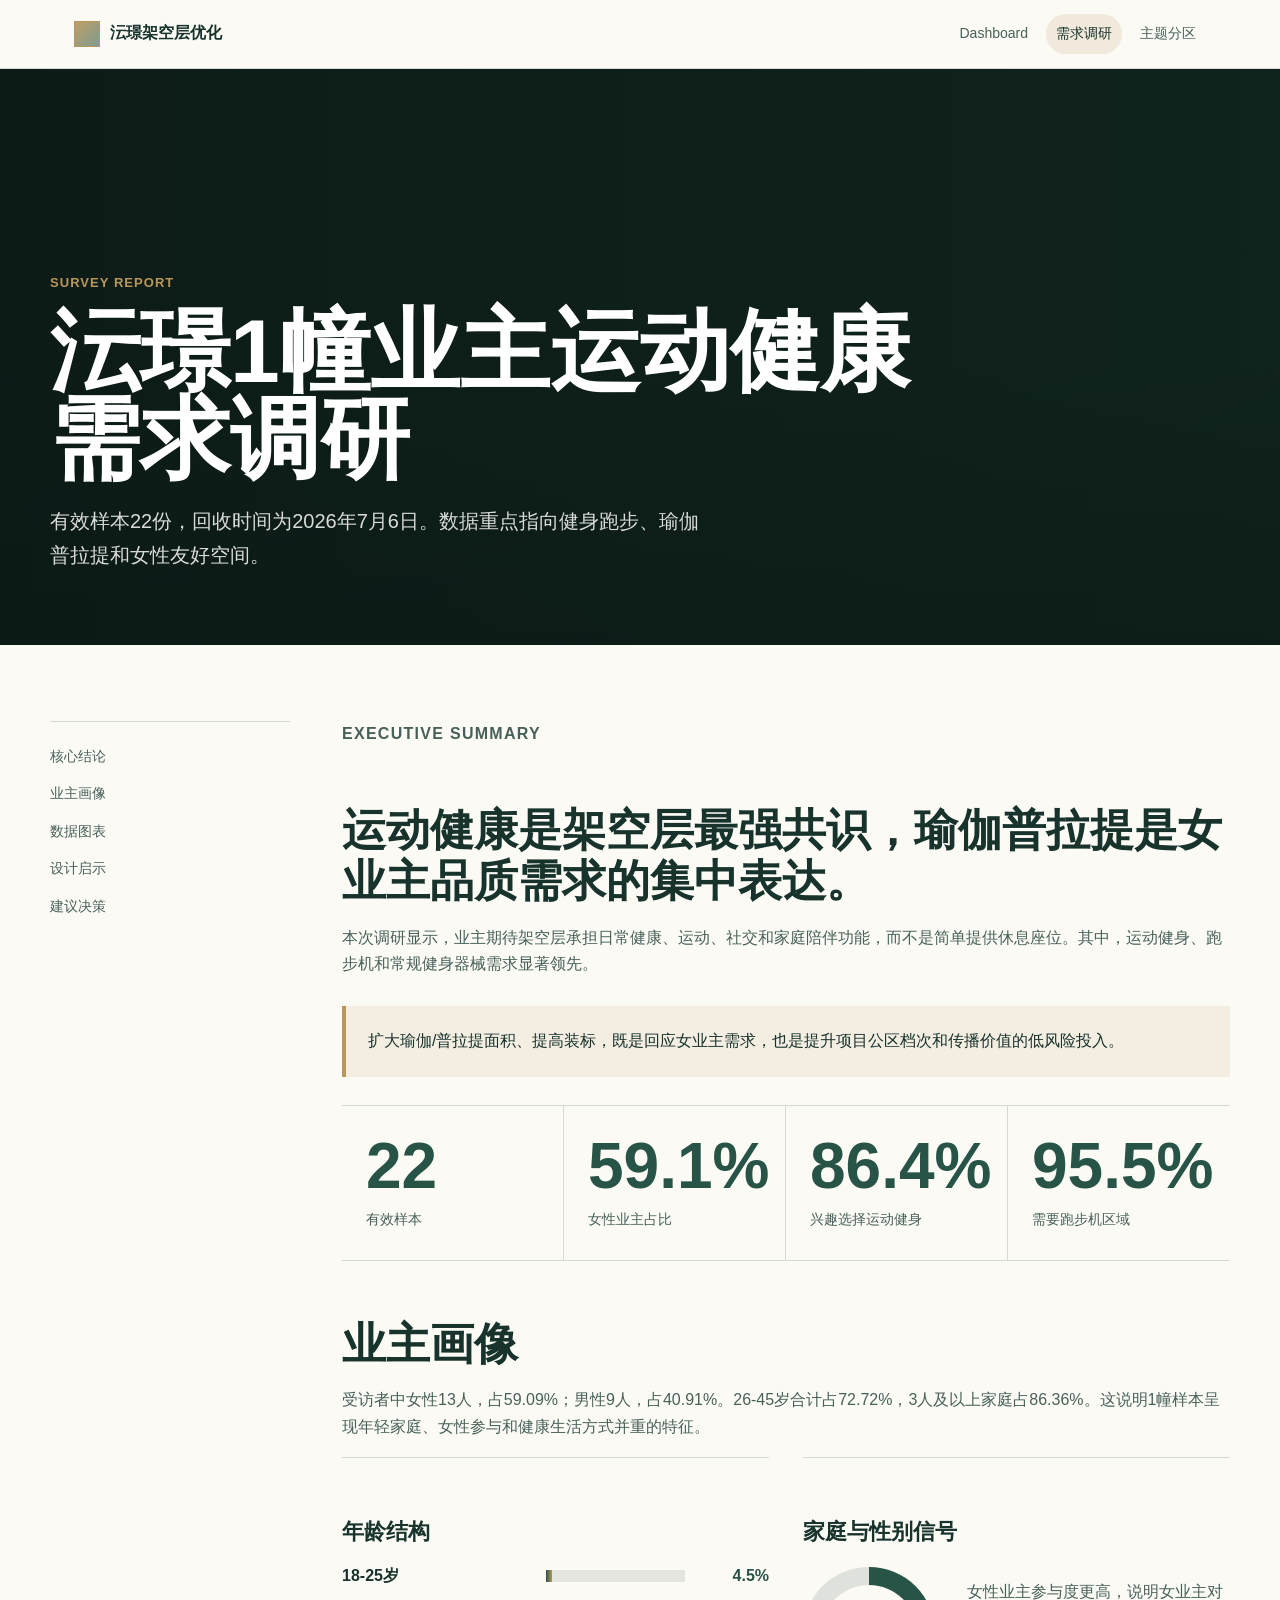
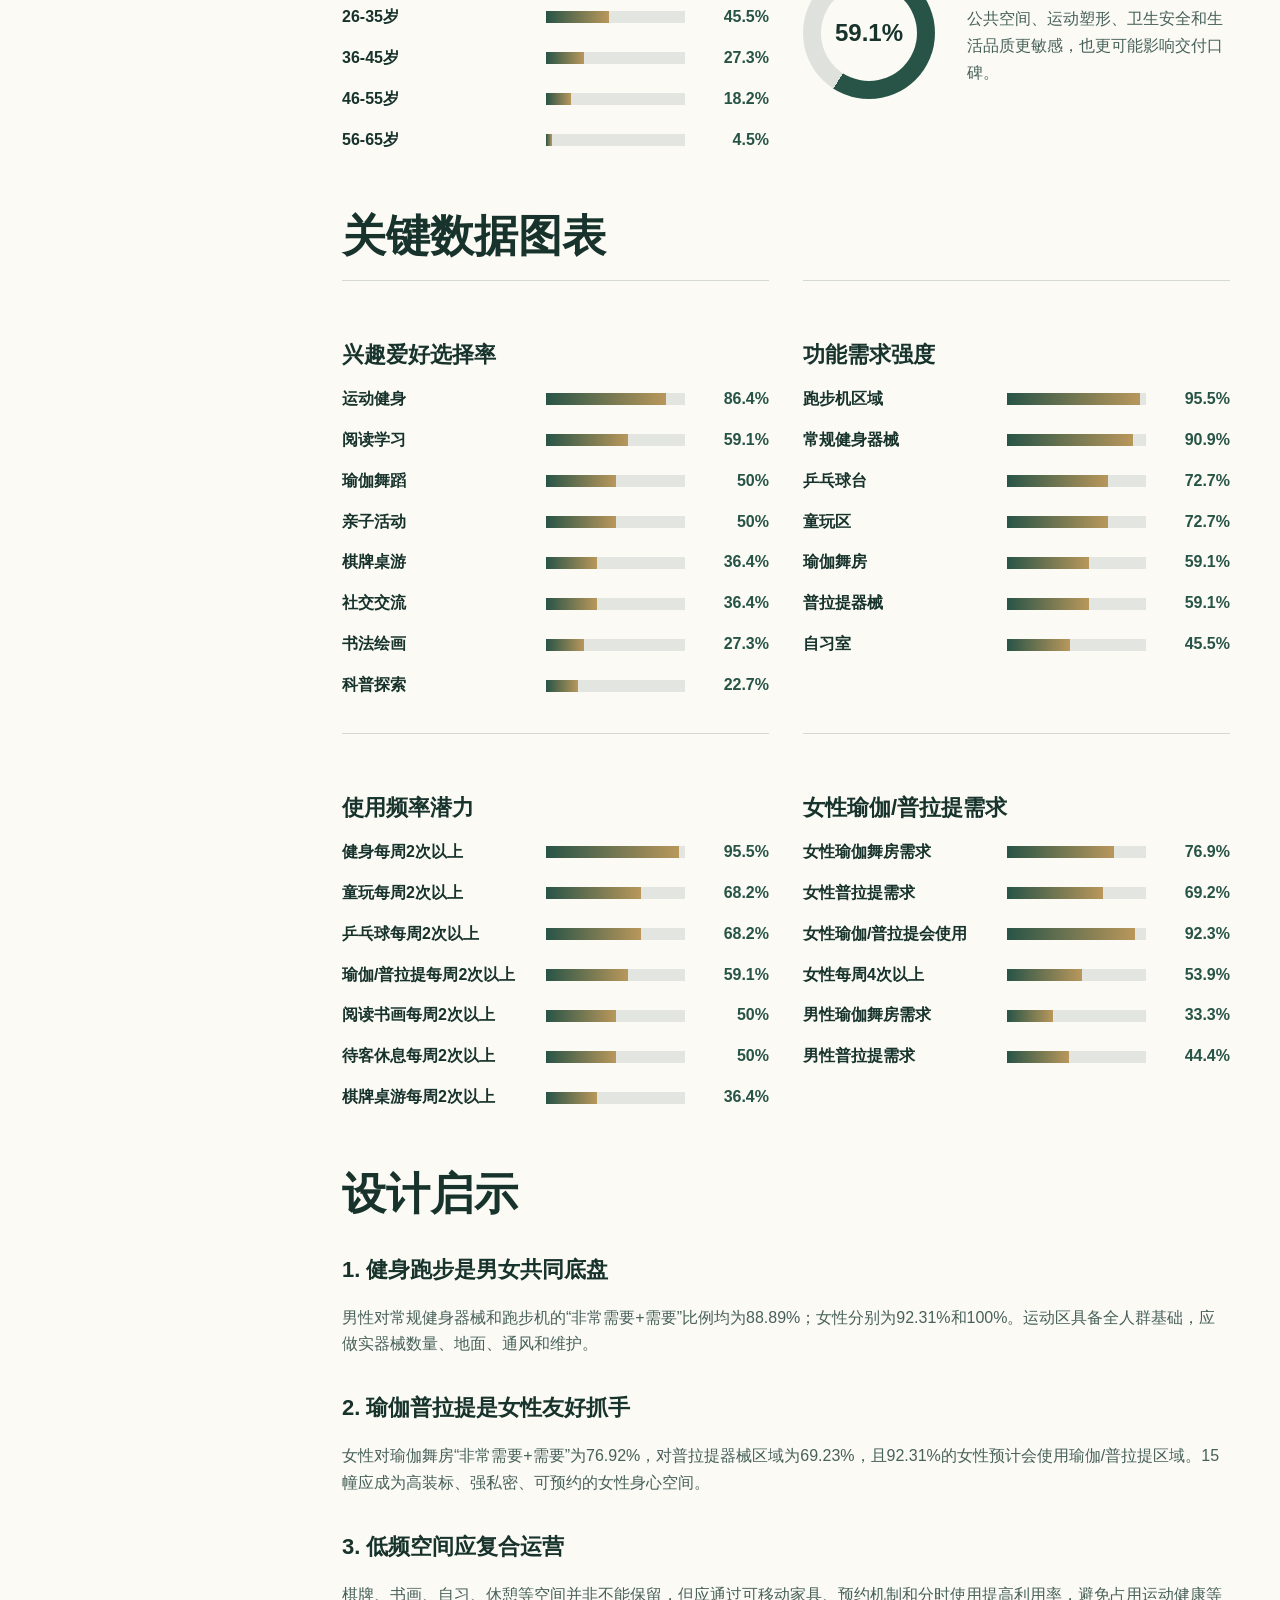
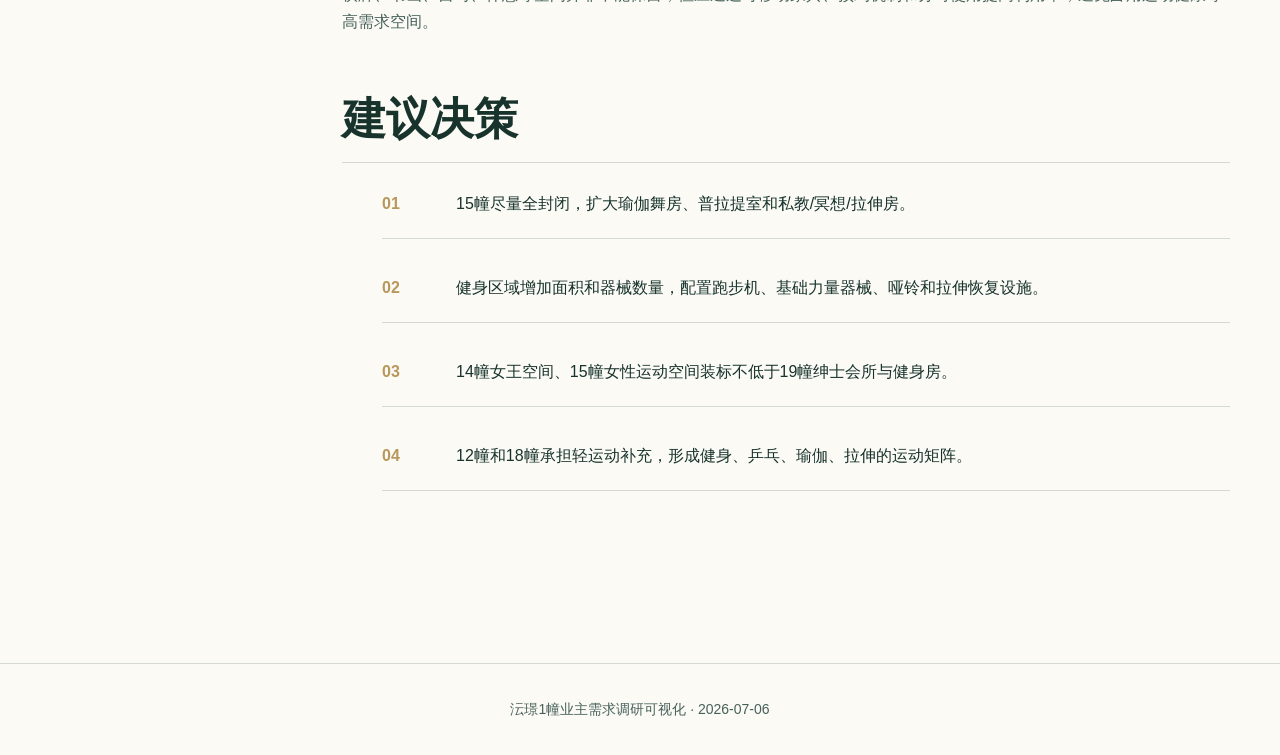
==== survey.html @ fe111826 "Build Yunjing stilt floor dashboard" ====
<!doctype html>
<html lang="zh-CN">
<head>
  <meta charset="utf-8">
  <meta name="viewport" content="width=device-width, initial-scale=1">
  <title>沄璟业主架空层运动健康空间需求调研报告</title>
  <meta name="description" content="沄璟1幢业主架空层运动健康空间需求调研报告与可视化图表">
  <link rel="icon" href="data:image/svg+xml,%3Csvg xmlns='http://www.w3.org/2000/svg' viewBox='0 0 32 32'%3E%3Crect width='32' height='32' fill='%2317332c'/%3E%3Cpath d='M7 23V9h6l3 5 3-5h6v14h-5V14l-4 6-4-6v9H7z' fill='%23f6e5be'/%3E%3C/svg%3E">
  <link rel="stylesheet" href="assets/styles.css">
</head>
<body data-page="survey">
  <header class="topbar">
    <div class="topbar-inner">
      <a class="brand" href="index.html"><span class="brand-mark"></span><span>沄璟架空层优化</span></a>
      <nav class="nav" aria-label="主导航">
        <a href="index.html" data-nav="dashboard">Dashboard</a>
        <a href="survey.html" data-nav="survey">需求调研</a>
        <a href="zoning.html" data-nav="zoning">主题分区</a>
      </nav>
    </div>
  </header>

  <main>
    <section class="hero compact" style="--hero-image: url('plan-overview.jpg')">
      <div class="hero-content reveal">
        <p class="eyebrow">Survey Report</p>
        <h1>沄璟1幢业主运动健康需求调研</h1>
        <p class="hero-copy">有效样本22份，回收时间为2026年7月6日。数据重点指向健身跑步、瑜伽普拉提和女性友好空间。</p>
      </div>
    </section>

    <section class="section">
      <div class="report-layout">
        <aside class="toc">
          <a href="#summary">核心结论</a>
          <a href="#profile">业主画像</a>
          <a href="#charts">数据图表</a>
          <a href="#implication">设计启示</a>
          <a href="#decision">建议决策</a>
        </aside>

        <article class="article">
          <section id="summary" class="reveal">
            <p class="section-kicker">Executive Summary</p>
            <h2>运动健康是架空层最强共识，瑜伽普拉提是女业主品质需求的集中表达。</h2>
            <p>本次调研显示，业主期待架空层承担日常健康、运动、社交和家庭陪伴功能，而不是简单提供休息座位。其中，运动健身、跑步机和常规健身器械需求显著领先。</p>
            <div class="callout">扩大瑜伽/普拉提面积、提高装标，既是回应女业主需求，也是提升项目公区档次和传播价值的低风险投入。</div>

            <div class="metrics">
              <div class="metric">
                <span class="metric-value">22</span>
                <span class="metric-label">有效样本</span>
              </div>
              <div class="metric">
                <span class="metric-value">59.1%</span>
                <span class="metric-label">女性业主占比</span>
              </div>
              <div class="metric">
                <span class="metric-value">86.4%</span>
                <span class="metric-label">兴趣选择运动健身</span>
              </div>
              <div class="metric">
                <span class="metric-value">95.5%</span>
                <span class="metric-label">需要跑步机区域</span>
              </div>
            </div>
          </section>

          <section id="profile" class="reveal">
            <h2>业主画像</h2>
            <p>受访者中女性13人，占59.09%；男性9人，占40.91%。26-45岁合计占72.72%，3人及以上家庭占86.36%。这说明1幢样本呈现年轻家庭、女性参与和健康生活方式并重的特征。</p>
            <div class="chart-grid">
              <div class="panel">
                <h3>年龄结构</h3>
                <div id="age-bars" class="bars"></div>
              </div>
              <div class="panel">
                <h3>家庭与性别信号</h3>
                <div class="donut-wrap">
                  <div class="donut" style="--pct: 59.09"><span>59.1%</span></div>
                  <p>女性业主参与度更高，说明女业主对公共空间、运动塑形、卫生安全和生活品质更敏感，也更可能影响交付口碑。</p>
                </div>
              </div>
            </div>
          </section>

          <section id="charts" class="reveal">
            <h2>关键数据图表</h2>
            <div class="chart-grid">
              <div class="panel">
                <h3>兴趣爱好选择率</h3>
                <div id="interest-bars" class="bars"></div>
              </div>
              <div class="panel">
                <h3>功能需求强度</h3>
                <div id="demand-bars" class="bars"></div>
              </div>
              <div class="panel">
                <h3>使用频率潜力</h3>
                <div id="frequency-bars" class="bars"></div>
              </div>
              <div class="panel">
                <h3>女性瑜伽/普拉提需求</h3>
                <div id="gender-yoga-bars" class="bars"></div>
              </div>
            </div>
          </section>

          <section id="implication" class="reveal">
            <h2>设计启示</h2>
            <h3>1. 健身跑步是男女共同底盘</h3>
            <p>男性对常规健身器械和跑步机的“非常需要+需要”比例均为88.89%；女性分别为92.31%和100%。运动区具备全人群基础，应做实器械数量、地面、通风和维护。</p>

            <h3>2. 瑜伽普拉提是女性友好抓手</h3>
            <p>女性对瑜伽舞房“非常需要+需要”为76.92%，对普拉提器械区域为69.23%，且92.31%的女性预计会使用瑜伽/普拉提区域。15幢应成为高装标、强私密、可预约的女性身心空间。</p>

            <h3>3. 低频空间应复合运营</h3>
            <p>棋牌、书画、自习、休憩等空间并非不能保留，但应通过可移动家具、预约机制和分时使用提高利用率，避免占用运动健康等高需求空间。</p>
          </section>

          <section id="decision" class="reveal">
            <h2>建议决策</h2>
            <ol class="decision-list">
              <li>15幢尽量全封闭，扩大瑜伽舞房、普拉提室和私教/冥想/拉伸房。</li>
              <li>健身区域增加面积和器械数量，配置跑步机、基础力量器械、哑铃和拉伸恢复设施。</li>
              <li>14幢女王空间、15幢女性运动空间装标不低于19幢绅士会所与健身房。</li>
              <li>12幢和18幢承担轻运动补充，形成健身、乒乓、瑜伽、拉伸的运动矩阵。</li>
            </ol>
          </section>
        </article>
      </div>
    </section>
  </main>

  <footer class="footer">沄璟1幢业主需求调研可视化 · 2026-07-06</footer>
  <script src="assets/app.js"></script>
</body>
</html>
---- assets/styles.css ----
:root {
  --ink: #17332c;
  --ink-soft: #476159;
  --paper: #fbfaf5;
  --paper-2: #f3efe4;
  --line: rgba(23, 51, 44, 0.16);
  --accent: #b9975b;
  --accent-2: #285447;
  --green: #4f796b;
  --rose: #a96862;
  --blue: #61758f;
  --shadow: 0 22px 60px rgba(28, 39, 35, 0.16);
  --radius: 8px;
}

* {
  box-sizing: border-box;
}

html {
  scroll-behavior: smooth;
}

body {
  margin: 0;
  color: var(--ink);
  background: var(--paper);
  font-family: "Microsoft YaHei", "PingFang SC", "Noto Sans SC", Arial, sans-serif;
  line-height: 1.68;
}

img {
  max-width: 100%;
  display: block;
}

a {
  color: inherit;
}

.site-shell {
  min-height: 100vh;
}

.topbar {
  position: sticky;
  top: 0;
  z-index: 40;
  backdrop-filter: blur(18px);
  background: rgba(251, 250, 245, 0.88);
  border-bottom: 1px solid var(--line);
}

.topbar-inner {
  max-width: 1180px;
  margin: 0 auto;
  padding: 14px 24px;
  display: flex;
  align-items: center;
  justify-content: space-between;
  gap: 24px;
}

.brand {
  display: flex;
  align-items: center;
  gap: 10px;
  text-decoration: none;
  font-weight: 800;
  letter-spacing: 0;
}

.brand-mark {
  width: 26px;
  height: 26px;
  border: 1px solid var(--accent);
  background:
    linear-gradient(135deg, rgba(185, 151, 91, 0.92), rgba(79, 121, 107, 0.7)),
    var(--paper-2);
}

.nav {
  display: flex;
  align-items: center;
  gap: 8px;
  color: var(--ink-soft);
  font-size: 14px;
}

.nav a {
  text-decoration: none;
  padding: 8px 10px;
  border-radius: 999px;
}

.nav a:hover,
.nav a.active {
  color: var(--ink);
  background: rgba(185, 151, 91, 0.16);
}

.hero {
  position: relative;
  min-height: calc(100svh - 58px);
  display: grid;
  align-items: end;
  overflow: hidden;
  color: #fff;
  background: #10231d;
}

.hero.compact {
  min-height: 64svh;
}

.hero::before {
  content: "";
  position: absolute;
  inset: 0;
  background-image: var(--hero-image);
  background-size: cover;
  background-position: center 42%;
  transform: scale(1.04);
  filter: saturate(0.92) contrast(1.04) brightness(0.95);
}

.hero::after {
  content: "";
  position: absolute;
  inset: 0;
  background:
    linear-gradient(90deg, rgba(11, 25, 21, 0.8), rgba(11, 25, 21, 0.34) 50%, rgba(11, 25, 21, 0.04)),
    linear-gradient(0deg, rgba(11, 25, 21, 0.56), rgba(11, 25, 21, 0.02) 48%);
}

.hero-content {
  position: relative;
  z-index: 1;
  width: min(1180px, calc(100% - 48px));
  margin: 0 auto;
  padding: 96px 0 72px;
}

.eyebrow {
  color: var(--accent);
  font-weight: 800;
  font-size: 13px;
  letter-spacing: 0.08em;
  text-transform: uppercase;
  margin: 0 0 14px;
}

.hero h1,
.page-title {
  margin: 0;
  max-width: 900px;
  font-size: clamp(40px, 7vw, 96px);
  line-height: 0.98;
  letter-spacing: 0;
}

.hero-copy {
  max-width: 650px;
  margin: 22px 0 0;
  color: rgba(255, 255, 255, 0.84);
  font-size: clamp(16px, 2vw, 20px);
}

.hero-actions {
  display: flex;
  flex-wrap: wrap;
  gap: 12px;
  margin-top: 30px;
}

.button {
  display: inline-flex;
  align-items: center;
  justify-content: center;
  gap: 8px;
  min-height: 44px;
  padding: 0 18px;
  border-radius: 999px;
  border: 1px solid rgba(255, 255, 255, 0.36);
  text-decoration: none;
  font-weight: 700;
  transition: transform 180ms ease, background 180ms ease, border-color 180ms ease;
}

.button.primary {
  color: #152820;
  background: #f6e5be;
  border-color: #f6e5be;
}

.button.secondary {
  color: #fff;
  background: rgba(255, 255, 255, 0.08);
}

.button:hover {
  transform: translateY(-2px);
}

.section {
  width: min(1180px, calc(100% - 48px));
  margin: 0 auto;
  padding: 76px 0;
}

.section.tight {
  padding: 48px 0;
}

.section-kicker {
  color: var(--accent-2);
  font-size: 13px;
  font-weight: 800;
  letter-spacing: 0.08em;
  text-transform: uppercase;
  margin: 0 0 10px;
}

.section-head {
  display: grid;
  grid-template-columns: minmax(0, 0.9fr) minmax(260px, 0.7fr);
  gap: 48px;
  align-items: end;
  margin-bottom: 36px;
}

.section h2 {
  margin: 0;
  font-size: clamp(30px, 4vw, 54px);
  line-height: 1.08;
  letter-spacing: 0;
}

.section-lede {
  margin: 0;
  color: var(--ink-soft);
  font-size: 17px;
}

.metrics {
  display: grid;
  grid-template-columns: repeat(4, minmax(0, 1fr));
  border-top: 1px solid var(--line);
  border-bottom: 1px solid var(--line);
}

.metric {
  padding: 28px 24px;
  border-right: 1px solid var(--line);
}

.metric:last-child {
  border-right: 0;
}

.metric-value {
  display: block;
  font-size: clamp(36px, 5vw, 64px);
  line-height: 1;
  font-weight: 900;
  color: var(--accent-2);
}

.metric-label {
  display: block;
  margin-top: 10px;
  font-size: 14px;
  color: var(--ink-soft);
}

.dashboard-grid {
  display: grid;
  grid-template-columns: 1.1fr 0.9fr;
  gap: 36px;
  align-items: start;
}

.panel {
  border-top: 1px solid var(--line);
  padding-top: 24px;
}

.panel h3 {
  margin: 0 0 16px;
  font-size: 22px;
}

.bars {
  display: grid;
  gap: 14px;
}

.bar-row {
  display: grid;
  grid-template-columns: minmax(120px, 190px) 1fr 70px;
  align-items: center;
  gap: 14px;
}

.bar-label {
  color: var(--ink);
  font-weight: 700;
}

.bar-track {
  height: 12px;
  background: rgba(23, 51, 44, 0.1);
  overflow: hidden;
}

.bar-fill {
  width: 0;
  height: 100%;
  background: linear-gradient(90deg, var(--accent-2), var(--accent));
  transition: width 900ms cubic-bezier(.2, .8, .2, 1);
}

.bar-value {
  text-align: right;
  font-weight: 800;
  color: var(--accent-2);
}

.split {
  display: grid;
  grid-template-columns: 0.86fr 1.14fr;
  gap: 46px;
  align-items: center;
}

.image-frame {
  position: relative;
  overflow: hidden;
  background: #10231d;
  box-shadow: var(--shadow);
}

.image-frame img {
  width: 100%;
  height: 100%;
  object-fit: cover;
  aspect-ratio: 4 / 3;
}

.image-caption {
  position: absolute;
  left: 16px;
  bottom: 16px;
  max-width: calc(100% - 32px);
  padding: 8px 10px;
  background: rgba(251, 250, 245, 0.88);
  color: var(--ink);
  font-size: 13px;
  font-weight: 700;
}

.decision-list {
  counter-reset: item;
  display: grid;
  gap: 0;
  border-top: 1px solid var(--line);
}

.decision-list li {
  list-style: none;
  display: grid;
  grid-template-columns: 54px 1fr;
  gap: 20px;
  padding: 20px 0;
  border-bottom: 1px solid var(--line);
}

.decision-list li::before {
  counter-increment: item;
  content: counter(item, decimal-leading-zero);
  color: var(--accent);
  font-weight: 900;
}

.matrix {
  width: 100%;
  border-collapse: collapse;
  font-size: 14px;
}

.matrix th {
  text-align: left;
  padding: 14px 12px;
  color: var(--ink);
  border-bottom: 1px solid var(--ink);
  background: rgba(185, 151, 91, 0.12);
}

.matrix td {
  vertical-align: top;
  padding: 14px 12px;
  border-bottom: 1px solid var(--line);
}

.matrix tr:hover td {
  background: rgba(79, 121, 107, 0.06);
}

.tag {
  display: inline-flex;
  align-items: center;
  min-height: 26px;
  padding: 0 8px;
  border: 1px solid rgba(185, 151, 91, 0.5);
  color: var(--accent-2);
  font-size: 12px;
  font-weight: 800;
  white-space: nowrap;
}

.report-layout {
  display: grid;
  grid-template-columns: 240px minmax(0, 1fr);
  gap: 52px;
  align-items: start;
}

.toc {
  position: sticky;
  top: 84px;
  border-top: 1px solid var(--line);
  padding-top: 16px;
  color: var(--ink-soft);
  font-size: 14px;
}

.toc a {
  display: block;
  padding: 7px 0;
  text-decoration: none;
}

.toc a:hover {
  color: var(--ink);
}

.article {
  max-width: 900px;
}

.article h2 {
  margin: 58px 0 18px;
  font-size: clamp(28px, 4vw, 44px);
  line-height: 1.15;
}

.article h3 {
  margin: 32px 0 12px;
  font-size: 22px;
}

.article p {
  color: var(--ink-soft);
  font-size: 16px;
}

.article ul {
  padding-left: 20px;
}

.article li {
  margin: 8px 0;
}

.callout {
  margin: 28px 0;
  padding: 22px;
  background: rgba(185, 151, 91, 0.12);
  border-left: 4px solid var(--accent);
}

.chart-grid {
  display: grid;
  grid-template-columns: repeat(2, minmax(0, 1fr));
  gap: 34px;
}

.donut-wrap {
  display: grid;
  grid-template-columns: 140px 1fr;
  gap: 24px;
  align-items: center;
}

.donut {
  width: 132px;
  height: 132px;
  border-radius: 50%;
  background: conic-gradient(var(--accent-2) calc(var(--pct) * 1%), rgba(23, 51, 44, 0.12) 0);
  display: grid;
  place-items: center;
  position: relative;
}

.donut::after {
  content: "";
  position: absolute;
  inset: 18px;
  background: var(--paper);
  border-radius: 50%;
}

.donut span {
  position: relative;
  z-index: 1;
  font-weight: 900;
  font-size: 24px;
}

.building-list {
  display: grid;
  gap: 22px;
}

.building {
  display: grid;
  grid-template-columns: 120px minmax(0, 1fr);
  gap: 26px;
  padding: 24px 0;
  border-top: 1px solid var(--line);
}

.building-number {
  font-size: 34px;
  font-weight: 900;
  color: var(--accent-2);
}

.building h3 {
  margin: 0 0 8px;
  font-size: 25px;
}

.building-meta {
  margin: 0 0 12px;
  color: var(--ink-soft);
}

.scene-grid {
  display: grid;
  grid-template-columns: repeat(2, minmax(0, 1fr));
  gap: 20px;
  margin: 18px 0;
}

.scene {
  border-left: 2px solid var(--accent);
  padding-left: 14px;
}

.scene strong {
  display: block;
  margin-bottom: 4px;
}

.references {
  display: grid;
  gap: 14px;
  margin-top: 26px;
}

.references a {
  display: block;
  padding: 14px 0;
  border-top: 1px solid var(--line);
  text-decoration: none;
  color: var(--ink-soft);
}

.references a:hover {
  color: var(--ink);
}

.footer {
  margin-top: 72px;
  padding: 34px 24px;
  border-top: 1px solid var(--line);
  color: var(--ink-soft);
  font-size: 14px;
  text-align: center;
}

.reveal {
  opacity: 0;
  transform: translateY(18px);
  transition: opacity 700ms ease, transform 700ms ease;
}

.reveal.is-visible {
  opacity: 1;
  transform: translateY(0);
}

@media (max-width: 900px) {
  .topbar-inner {
    flex-direction: column;
    align-items: flex-start;
    gap: 8px;
  }

  .nav {
    width: 100%;
    overflow-x: auto;
    padding-bottom: 4px;
  }

  .hero {
    min-height: 72svh;
  }

  .section,
  .hero-content {
    width: min(100% - 28px, 1180px);
  }

  .section-head,
  .dashboard-grid,
  .split,
  .report-layout,
  .chart-grid {
    grid-template-columns: 1fr;
  }

  .metrics {
    grid-template-columns: repeat(2, minmax(0, 1fr));
  }

  .metric:nth-child(2) {
    border-right: 0;
  }

  .toc {
    position: static;
  }

  .bar-row {
    grid-template-columns: 1fr;
    gap: 6px;
  }

  .bar-value {
    text-align: left;
  }

  .matrix {
    min-width: 900px;
  }

  .table-scroll {
    overflow-x: auto;
  }

  .building {
    grid-template-columns: 1fr;
    gap: 8px;
  }

  .scene-grid,
  .donut-wrap {
    grid-template-columns: 1fr;
  }
}

@media print {
  .topbar,
  .hero-actions,
  .toc {
    display: none;
  }

  .hero {
    min-height: auto;
    color: var(--ink);
    background: none;
  }

  .hero::before,
  .hero::after {
    display: none;
  }

  .section {
    padding: 28px 0;
  }
}
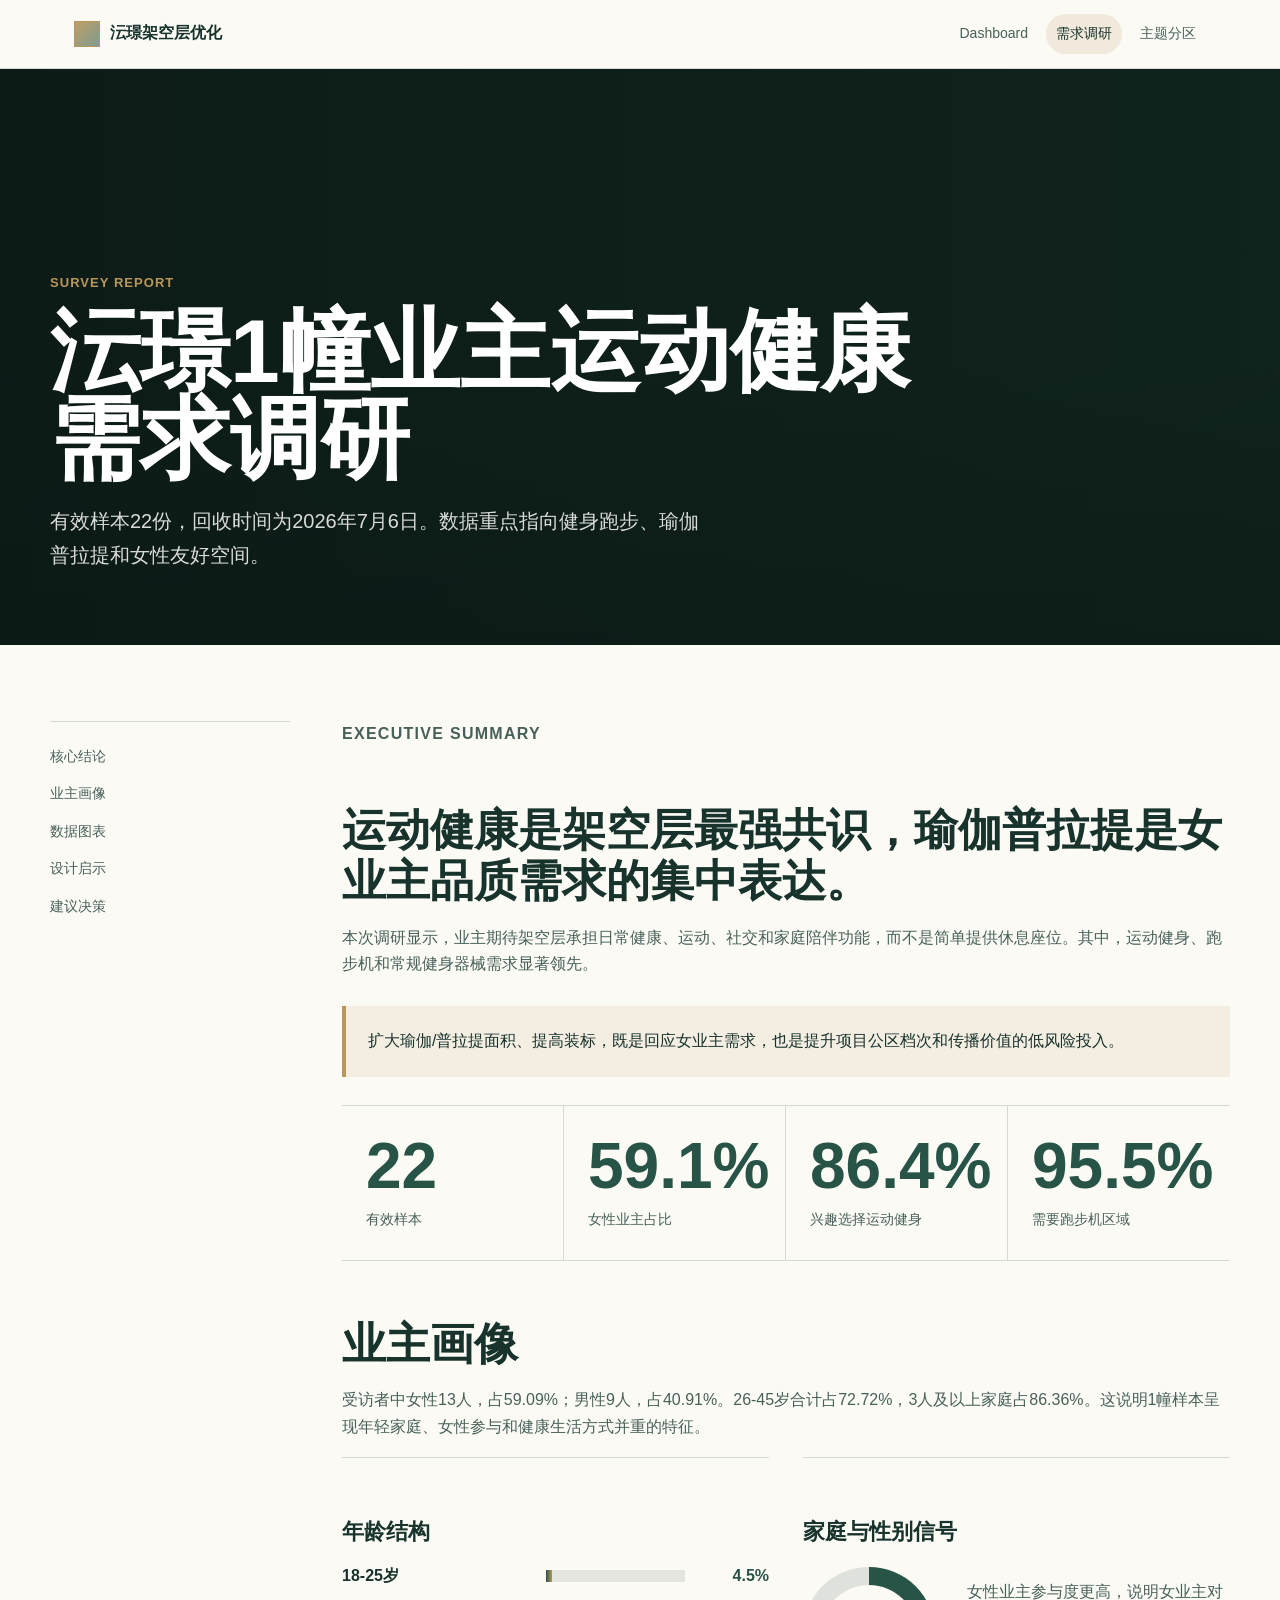
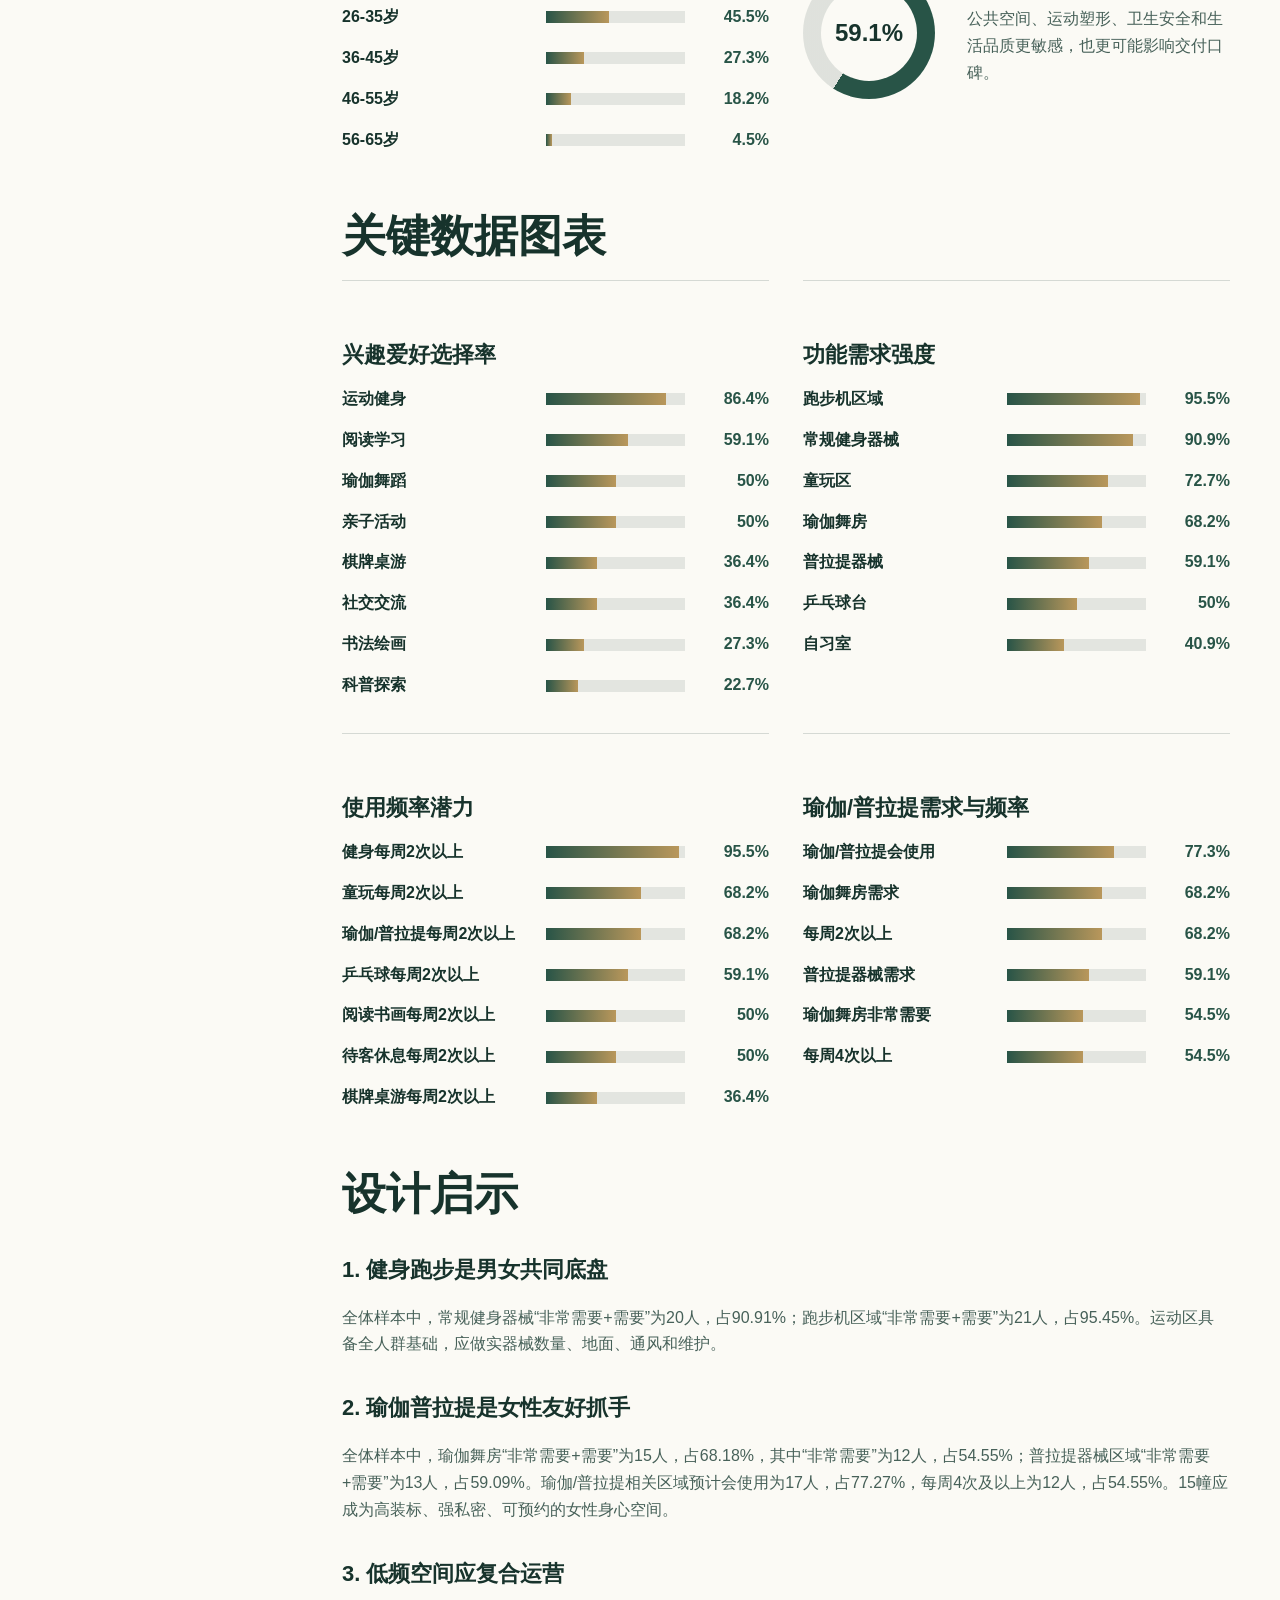
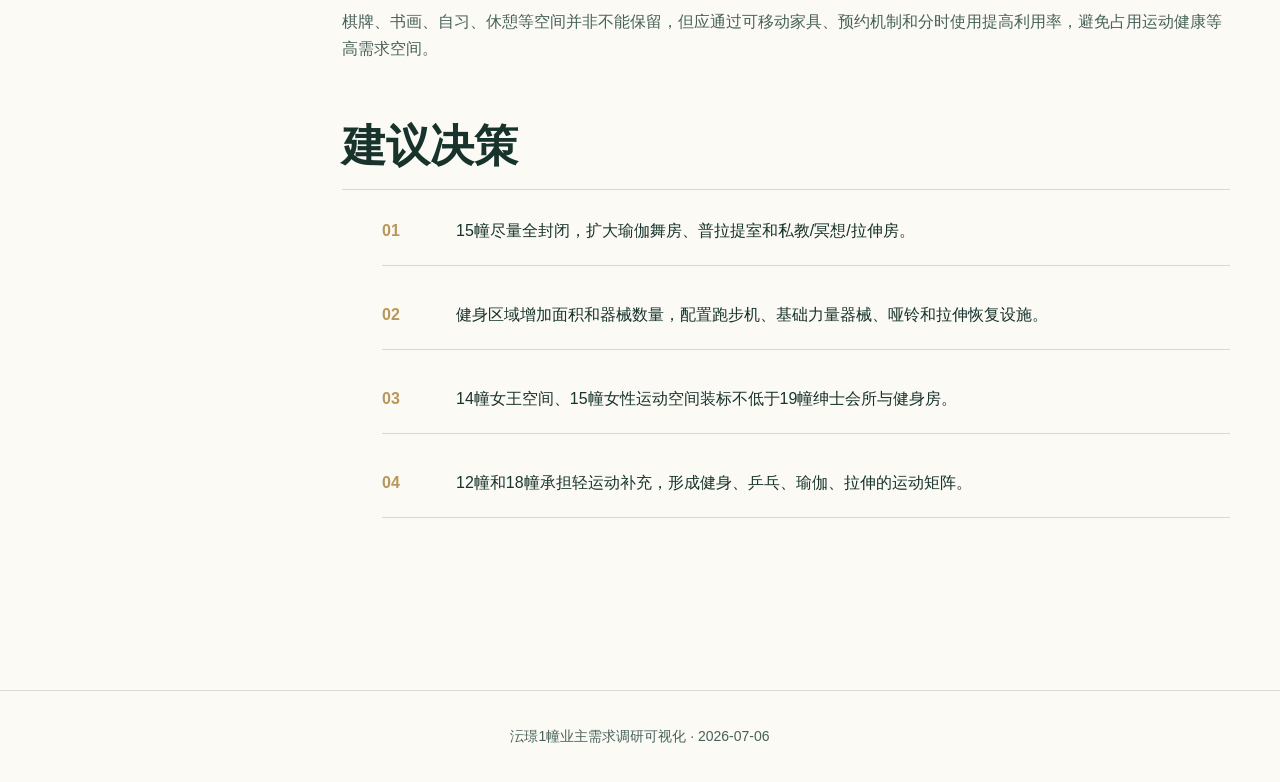
==== commit 4d6a1427: "Sync survey data for GitHub Pages" ====
--- a/survey.html
+++ b/survey.html
@@ -100,7 +100,7 @@
                 <div id="frequency-bars" class="bars"></div>
               </div>
               <div class="panel">
-                <h3>女性瑜伽/普拉提需求</h3>
+                <h3>瑜伽/普拉提需求与频率</h3>
                 <div id="gender-yoga-bars" class="bars"></div>
               </div>
             </div>
@@ -109,10 +109,10 @@
           <section id="implication" class="reveal">
             <h2>设计启示</h2>
             <h3>1. 健身跑步是男女共同底盘</h3>
-            <p>男性对常规健身器械和跑步机的“非常需要+需要”比例均为88.89%；女性分别为92.31%和100%。运动区具备全人群基础，应做实器械数量、地面、通风和维护。</p>
+            <p>全体样本中，常规健身器械“非常需要+需要”为20人，占90.91%；跑步机区域“非常需要+需要”为21人，占95.45%。运动区具备全人群基础，应做实器械数量、地面、通风和维护。</p>
 
             <h3>2. 瑜伽普拉提是女性友好抓手</h3>
-            <p>女性对瑜伽舞房“非常需要+需要”为76.92%，对普拉提器械区域为69.23%，且92.31%的女性预计会使用瑜伽/普拉提区域。15幢应成为高装标、强私密、可预约的女性身心空间。</p>
+            <p>全体样本中，瑜伽舞房“非常需要+需要”为15人，占68.18%，其中“非常需要”为12人，占54.55%；普拉提器械区域“非常需要+需要”为13人，占59.09%。瑜伽/普拉提相关区域预计会使用为17人，占77.27%，每周4次及以上为12人，占54.55%。15幢应成为高装标、强私密、可预约的女性身心空间。</p>
 
             <h3>3. 低频空间应复合运营</h3>
             <p>棋牌、书画、自习、休憩等空间并非不能保留，但应通过可移动家具、预约机制和分时使用提高利用率，避免占用运动健康等高需求空间。</p>
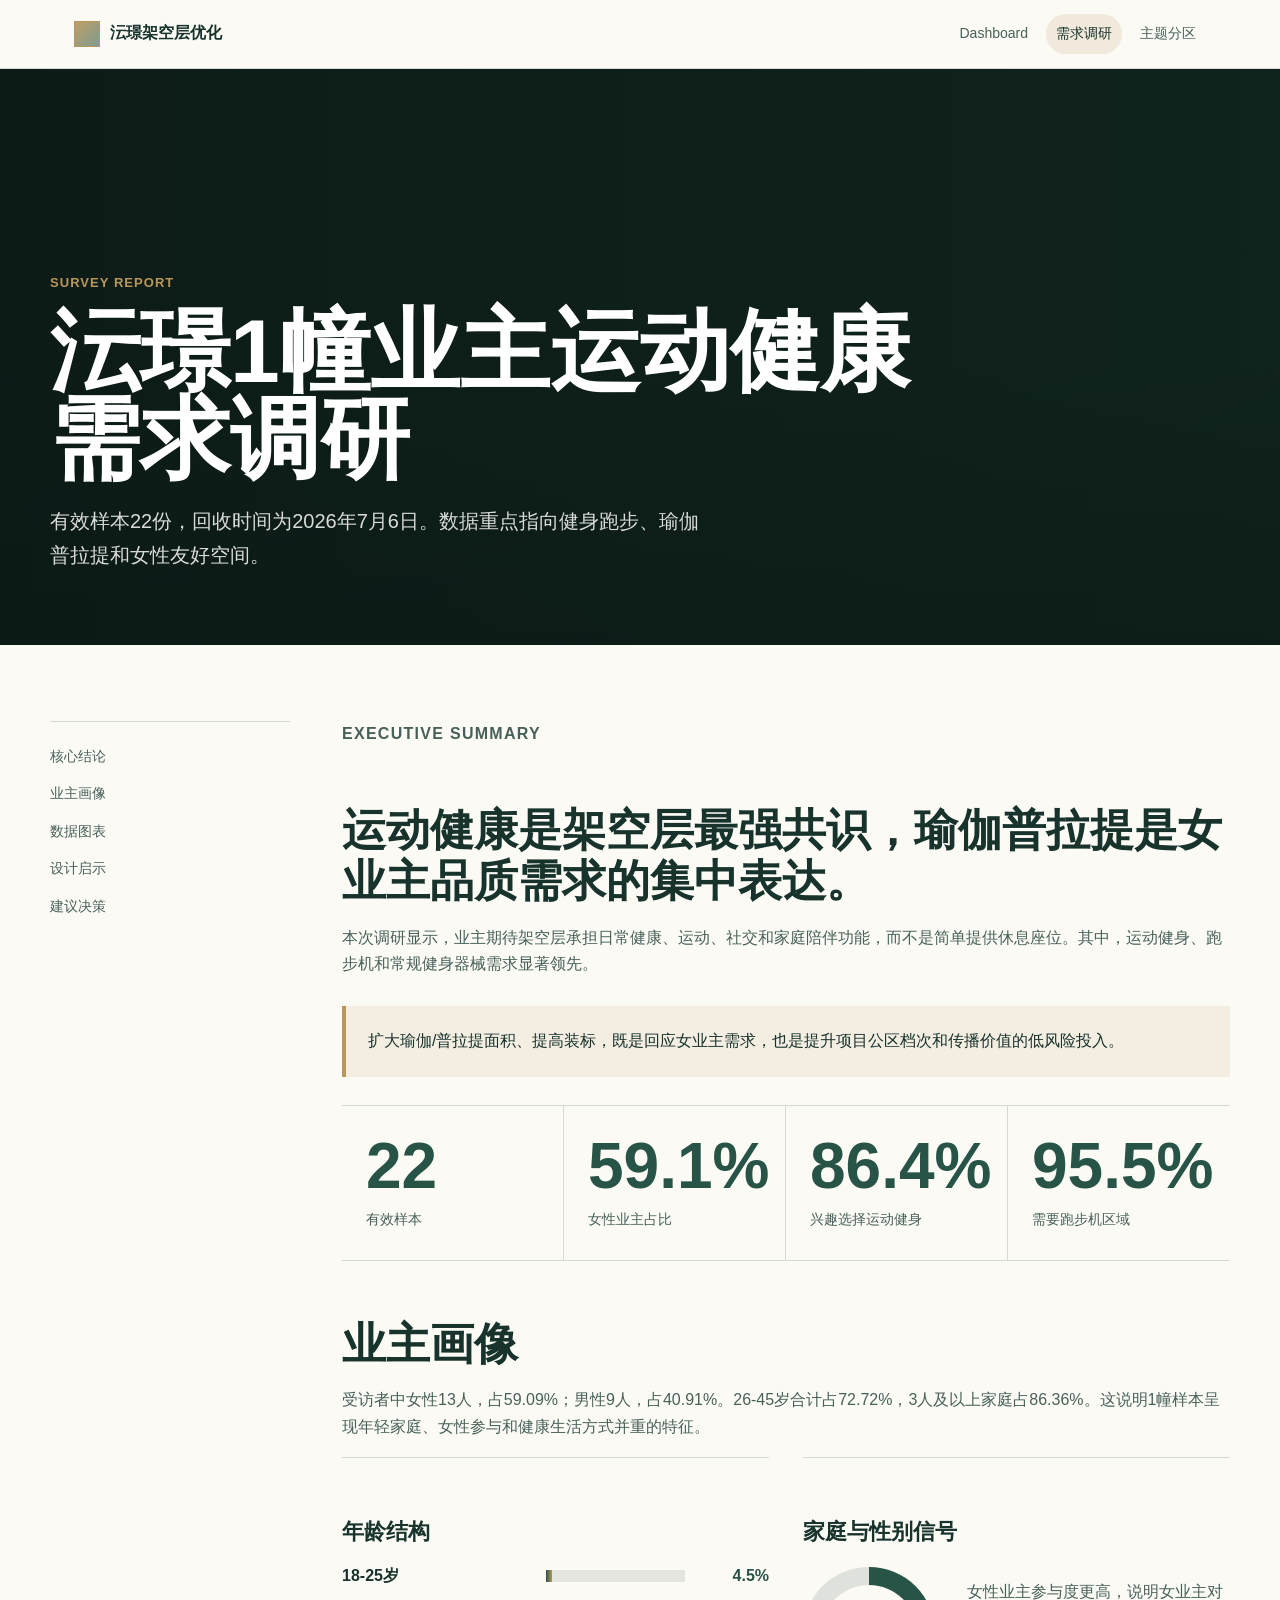
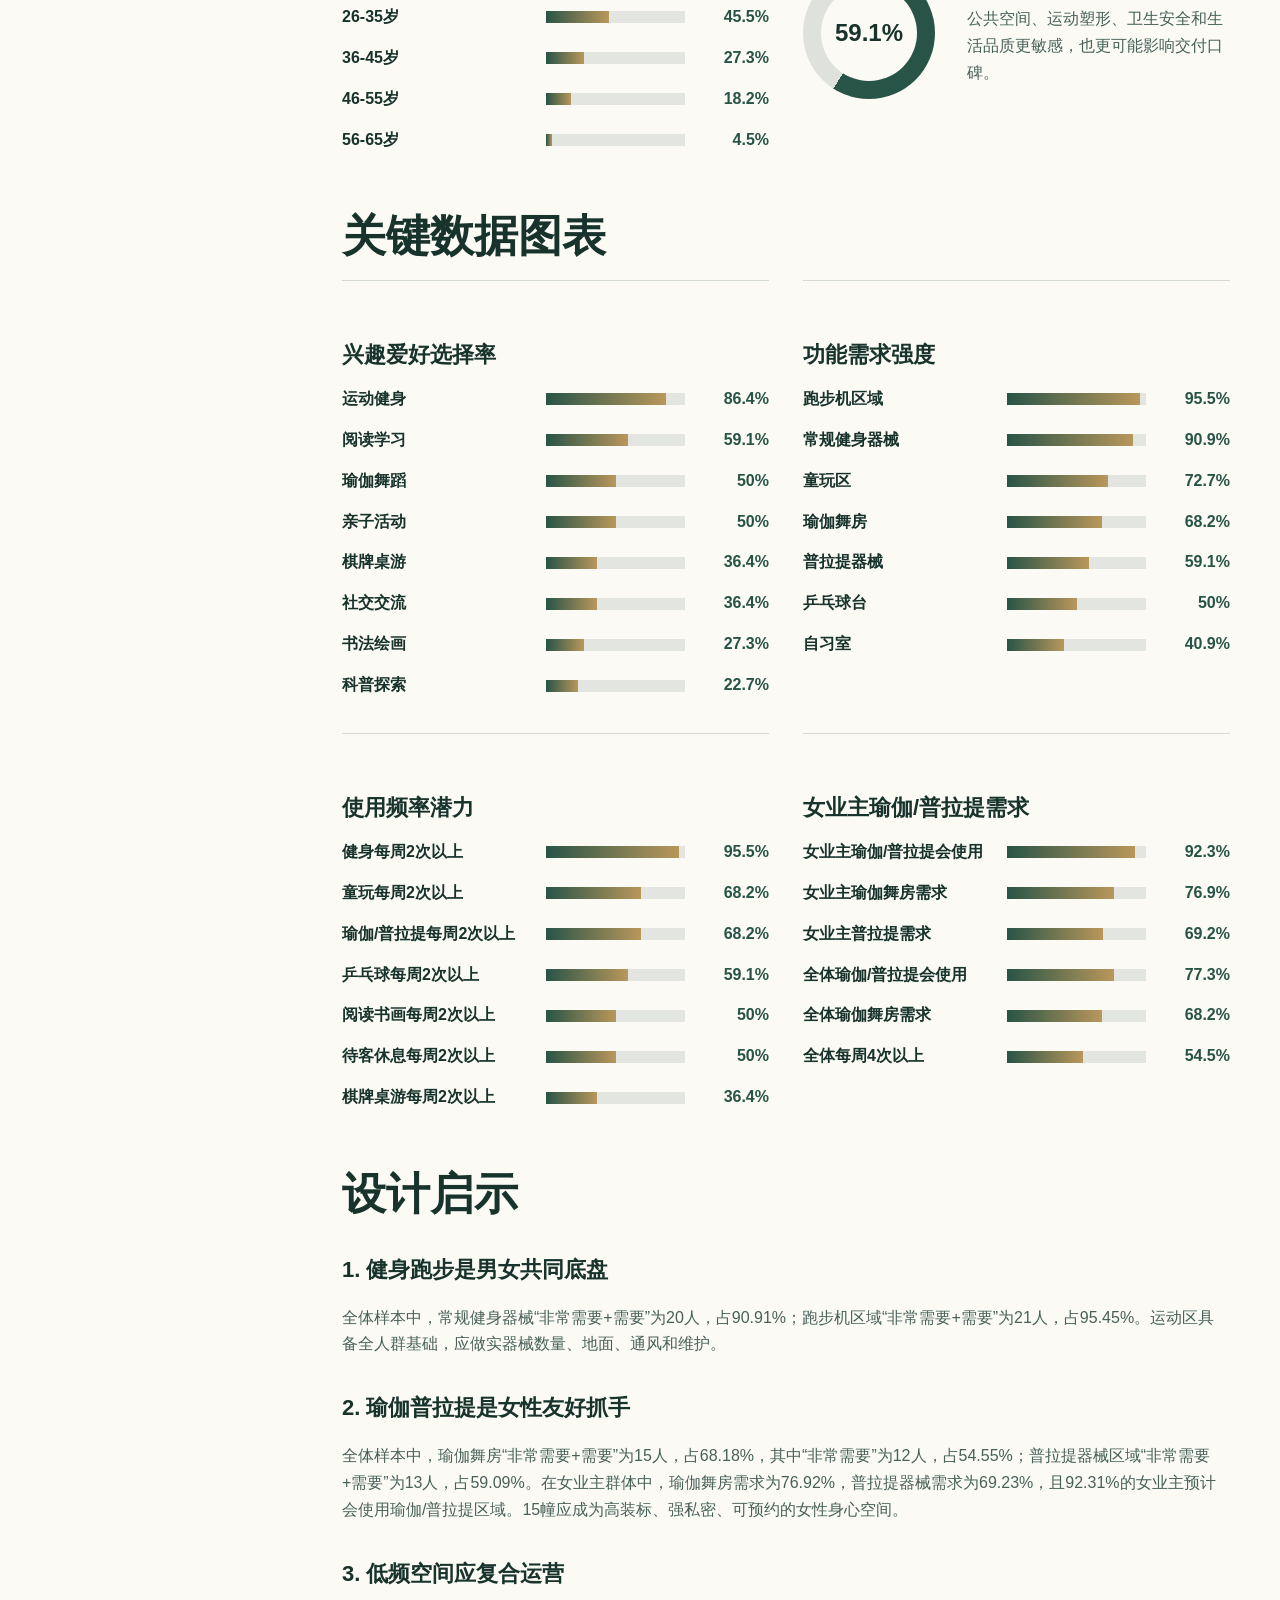
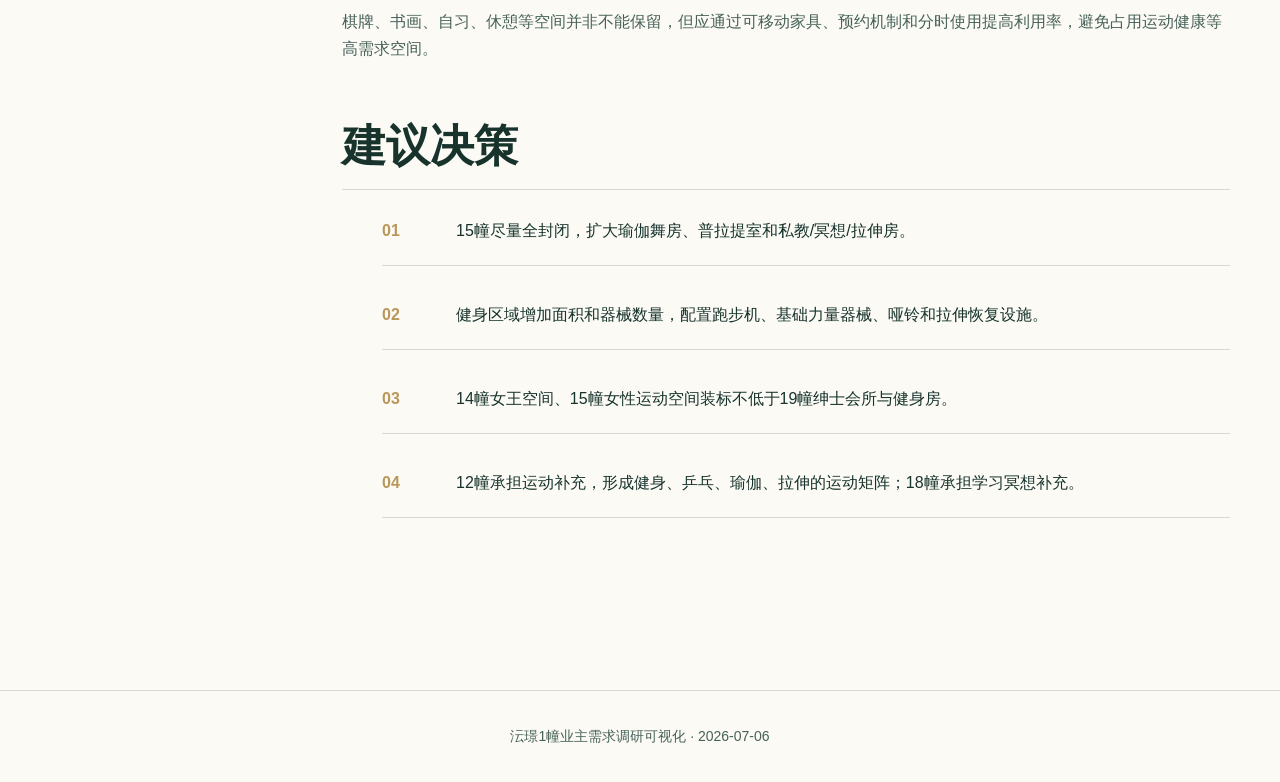
==== commit aa339053: "Sync zoning updates and construction guidance" ====
--- a/survey.html
+++ b/survey.html
@@ -100,7 +100,7 @@
                 <div id="frequency-bars" class="bars"></div>
               </div>
               <div class="panel">
-                <h3>瑜伽/普拉提需求与频率</h3>
+                <h3>女业主瑜伽/普拉提需求</h3>
                 <div id="gender-yoga-bars" class="bars"></div>
               </div>
             </div>
@@ -112,7 +112,7 @@
             <p>全体样本中，常规健身器械“非常需要+需要”为20人，占90.91%；跑步机区域“非常需要+需要”为21人，占95.45%。运动区具备全人群基础，应做实器械数量、地面、通风和维护。</p>
 
             <h3>2. 瑜伽普拉提是女性友好抓手</h3>
-            <p>全体样本中，瑜伽舞房“非常需要+需要”为15人，占68.18%，其中“非常需要”为12人，占54.55%；普拉提器械区域“非常需要+需要”为13人，占59.09%。瑜伽/普拉提相关区域预计会使用为17人，占77.27%，每周4次及以上为12人，占54.55%。15幢应成为高装标、强私密、可预约的女性身心空间。</p>
+            <p>全体样本中，瑜伽舞房“非常需要+需要”为15人，占68.18%，其中“非常需要”为12人，占54.55%；普拉提器械区域“非常需要+需要”为13人，占59.09%。在女业主群体中，瑜伽舞房需求为76.92%，普拉提器械需求为69.23%，且92.31%的女业主预计会使用瑜伽/普拉提区域。15幢应成为高装标、强私密、可预约的女性身心空间。</p>
 
             <h3>3. 低频空间应复合运营</h3>
             <p>棋牌、书画、自习、休憩等空间并非不能保留，但应通过可移动家具、预约机制和分时使用提高利用率，避免占用运动健康等高需求空间。</p>
@@ -124,7 +124,7 @@
               <li>15幢尽量全封闭，扩大瑜伽舞房、普拉提室和私教/冥想/拉伸房。</li>
               <li>健身区域增加面积和器械数量，配置跑步机、基础力量器械、哑铃和拉伸恢复设施。</li>
               <li>14幢女王空间、15幢女性运动空间装标不低于19幢绅士会所与健身房。</li>
-              <li>12幢和18幢承担轻运动补充，形成健身、乒乓、瑜伽、拉伸的运动矩阵。</li>
+              <li>12幢承担运动补充，形成健身、乒乓、瑜伽、拉伸的运动矩阵；18幢承担学习冥想补充。</li>
             </ol>
           </section>
         </article>
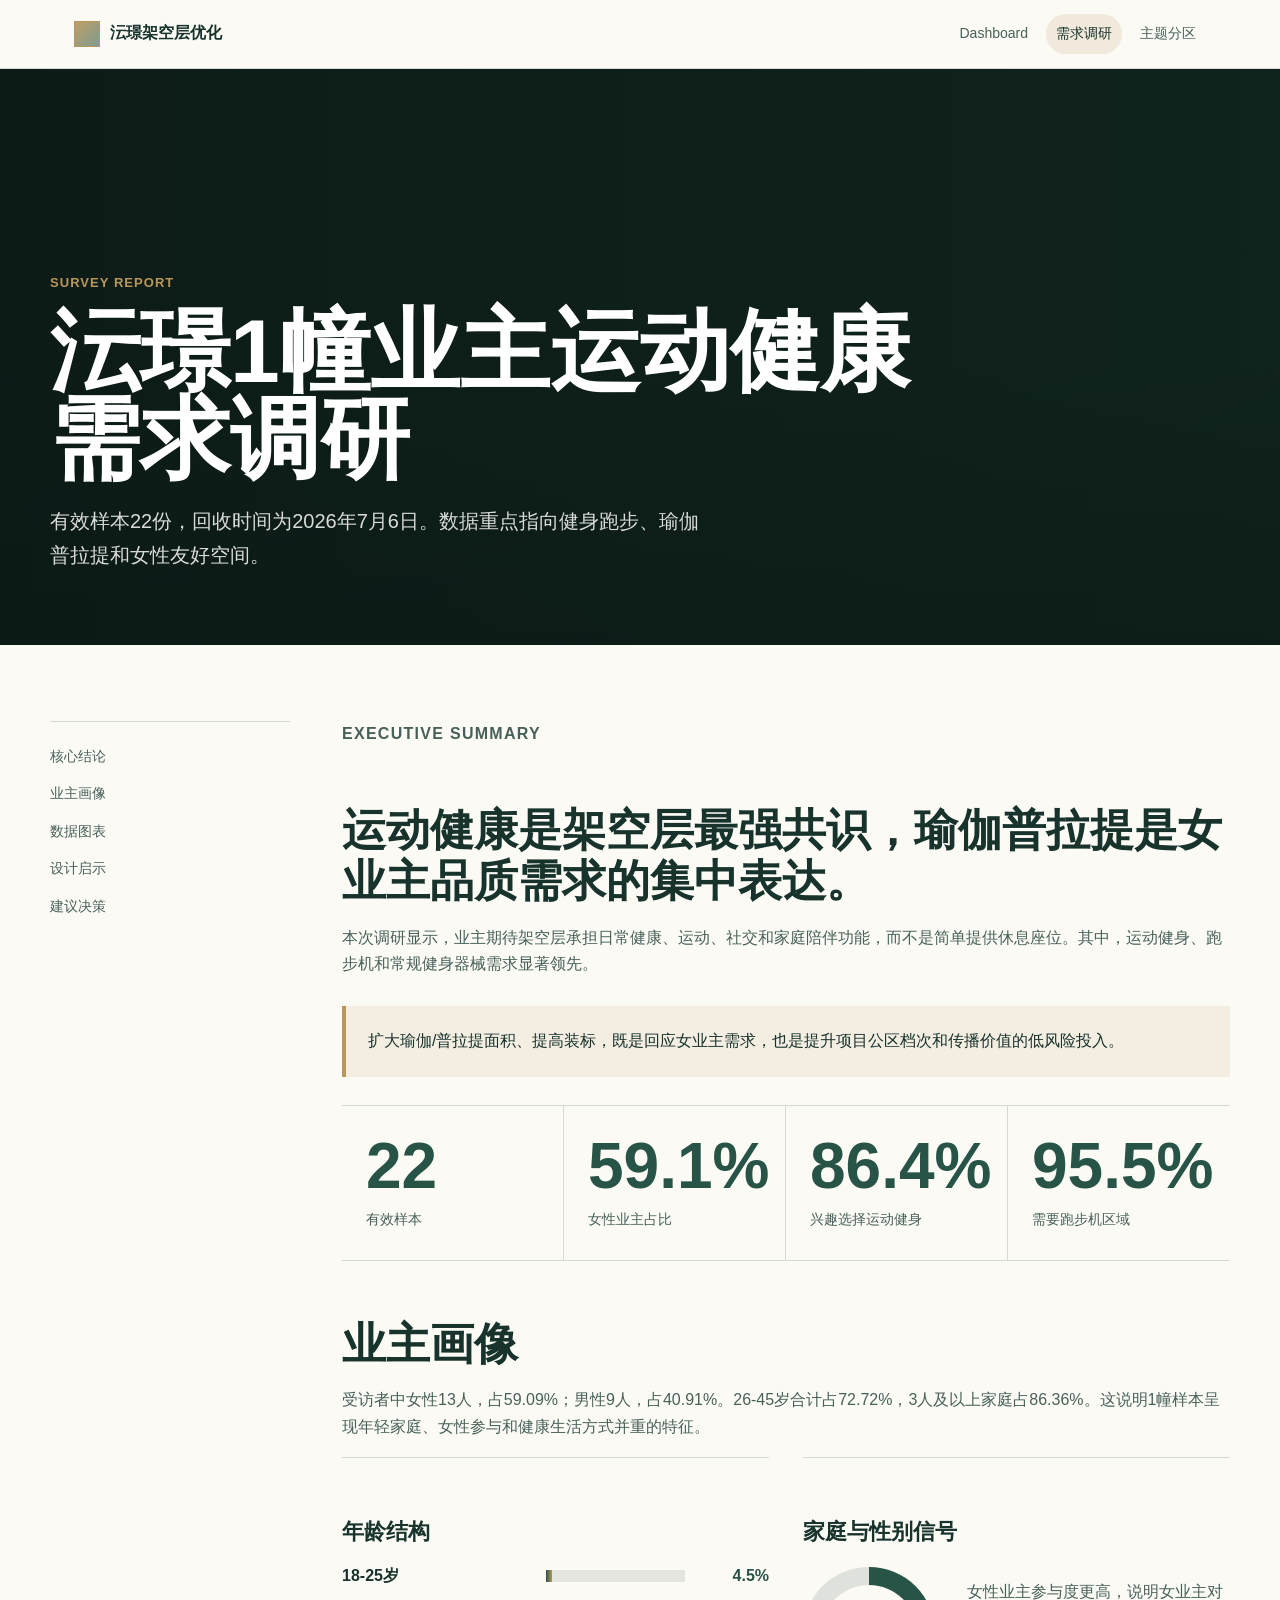
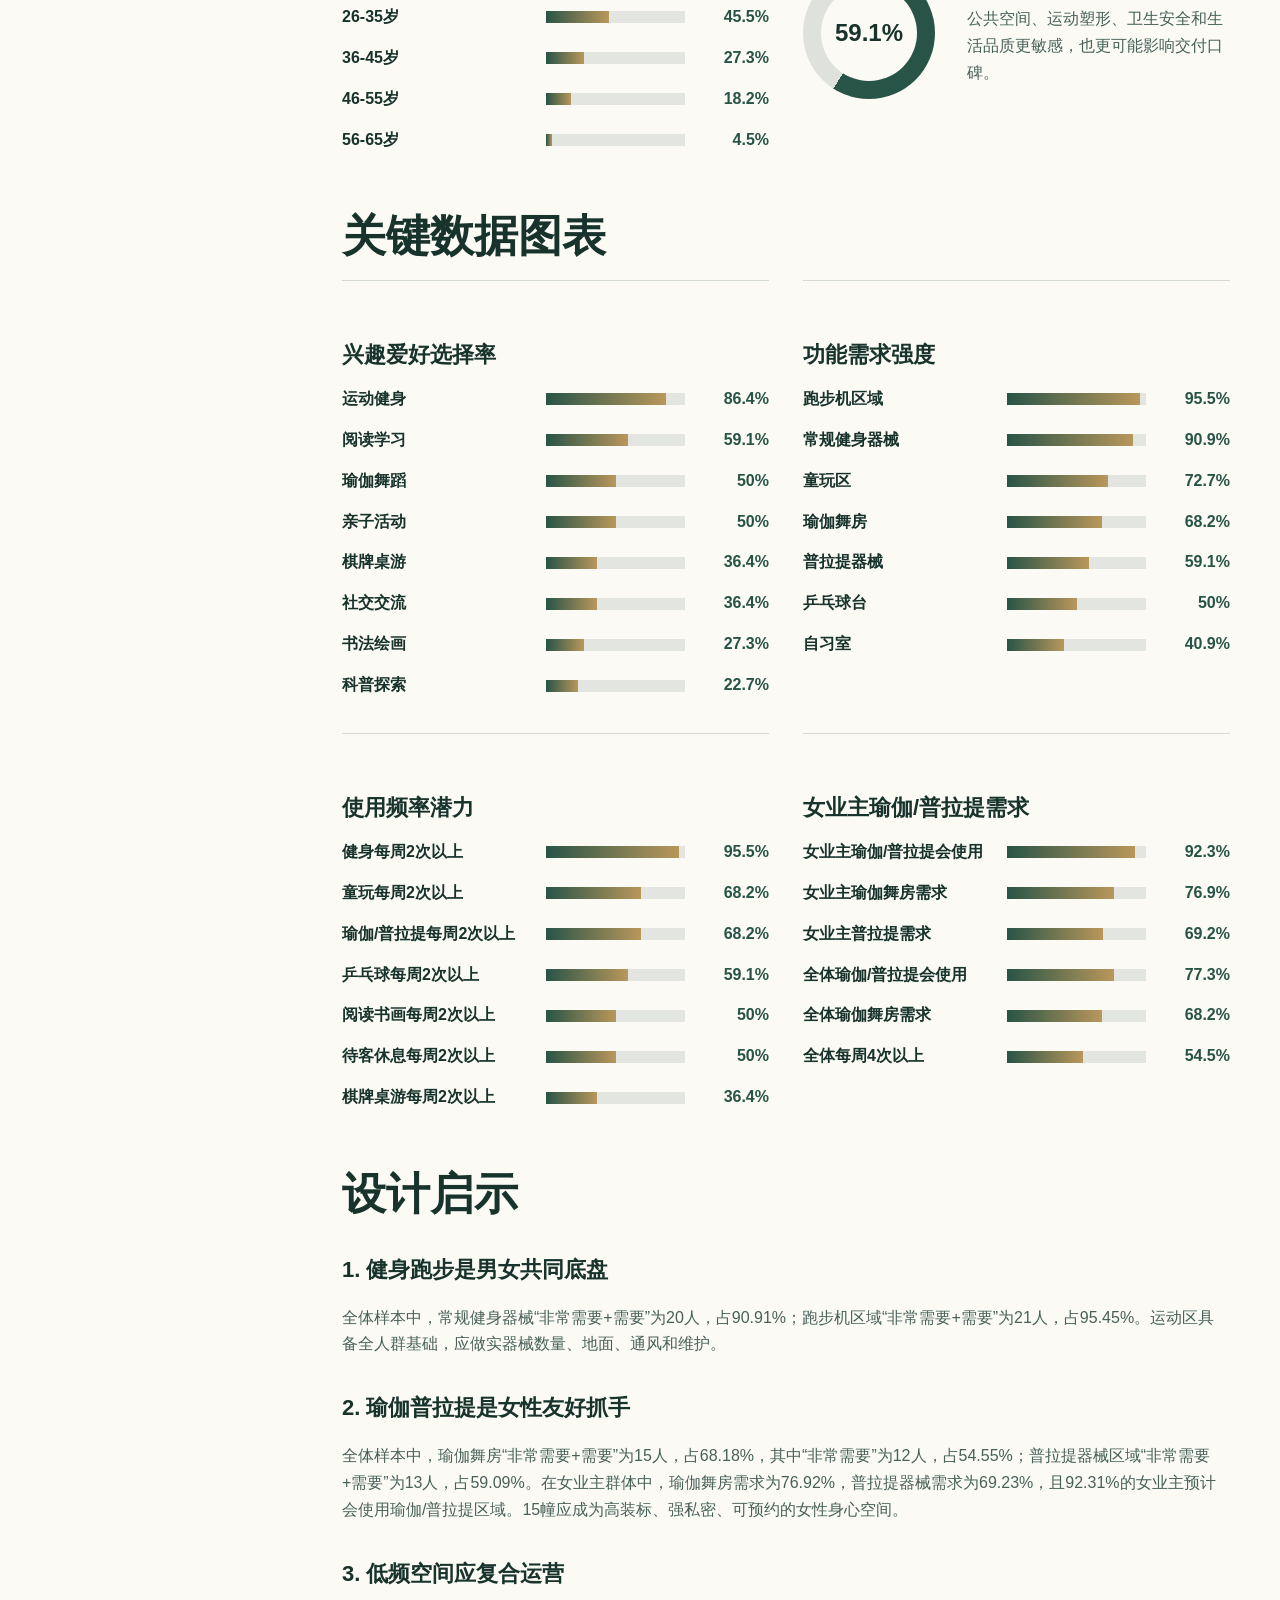
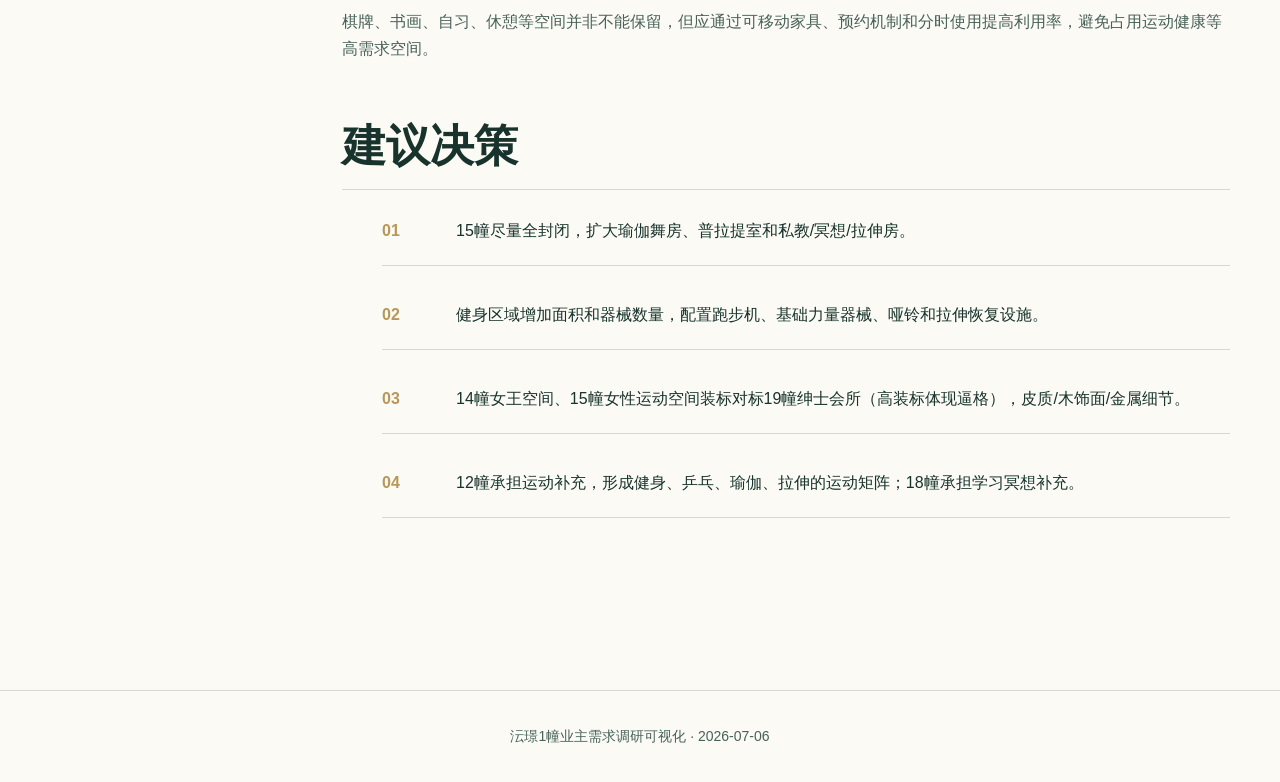
==== commit e4c38127: "survey.html 19幢装标表述同步更新" ====
--- a/survey.html
+++ b/survey.html
@@ -123,7 +123,7 @@
             <ol class="decision-list">
               <li>15幢尽量全封闭，扩大瑜伽舞房、普拉提室和私教/冥想/拉伸房。</li>
               <li>健身区域增加面积和器械数量，配置跑步机、基础力量器械、哑铃和拉伸恢复设施。</li>
-              <li>14幢女王空间、15幢女性运动空间装标不低于19幢绅士会所与健身房。</li>
+              <li>14幢女王空间、15幢女性运动空间装标对标19幢绅士会所（高装标体现逼格），皮质/木饰面/金属细节。</li>
               <li>12幢承担运动补充，形成健身、乒乓、瑜伽、拉伸的运动矩阵；18幢承担学习冥想补充。</li>
             </ol>
           </section>
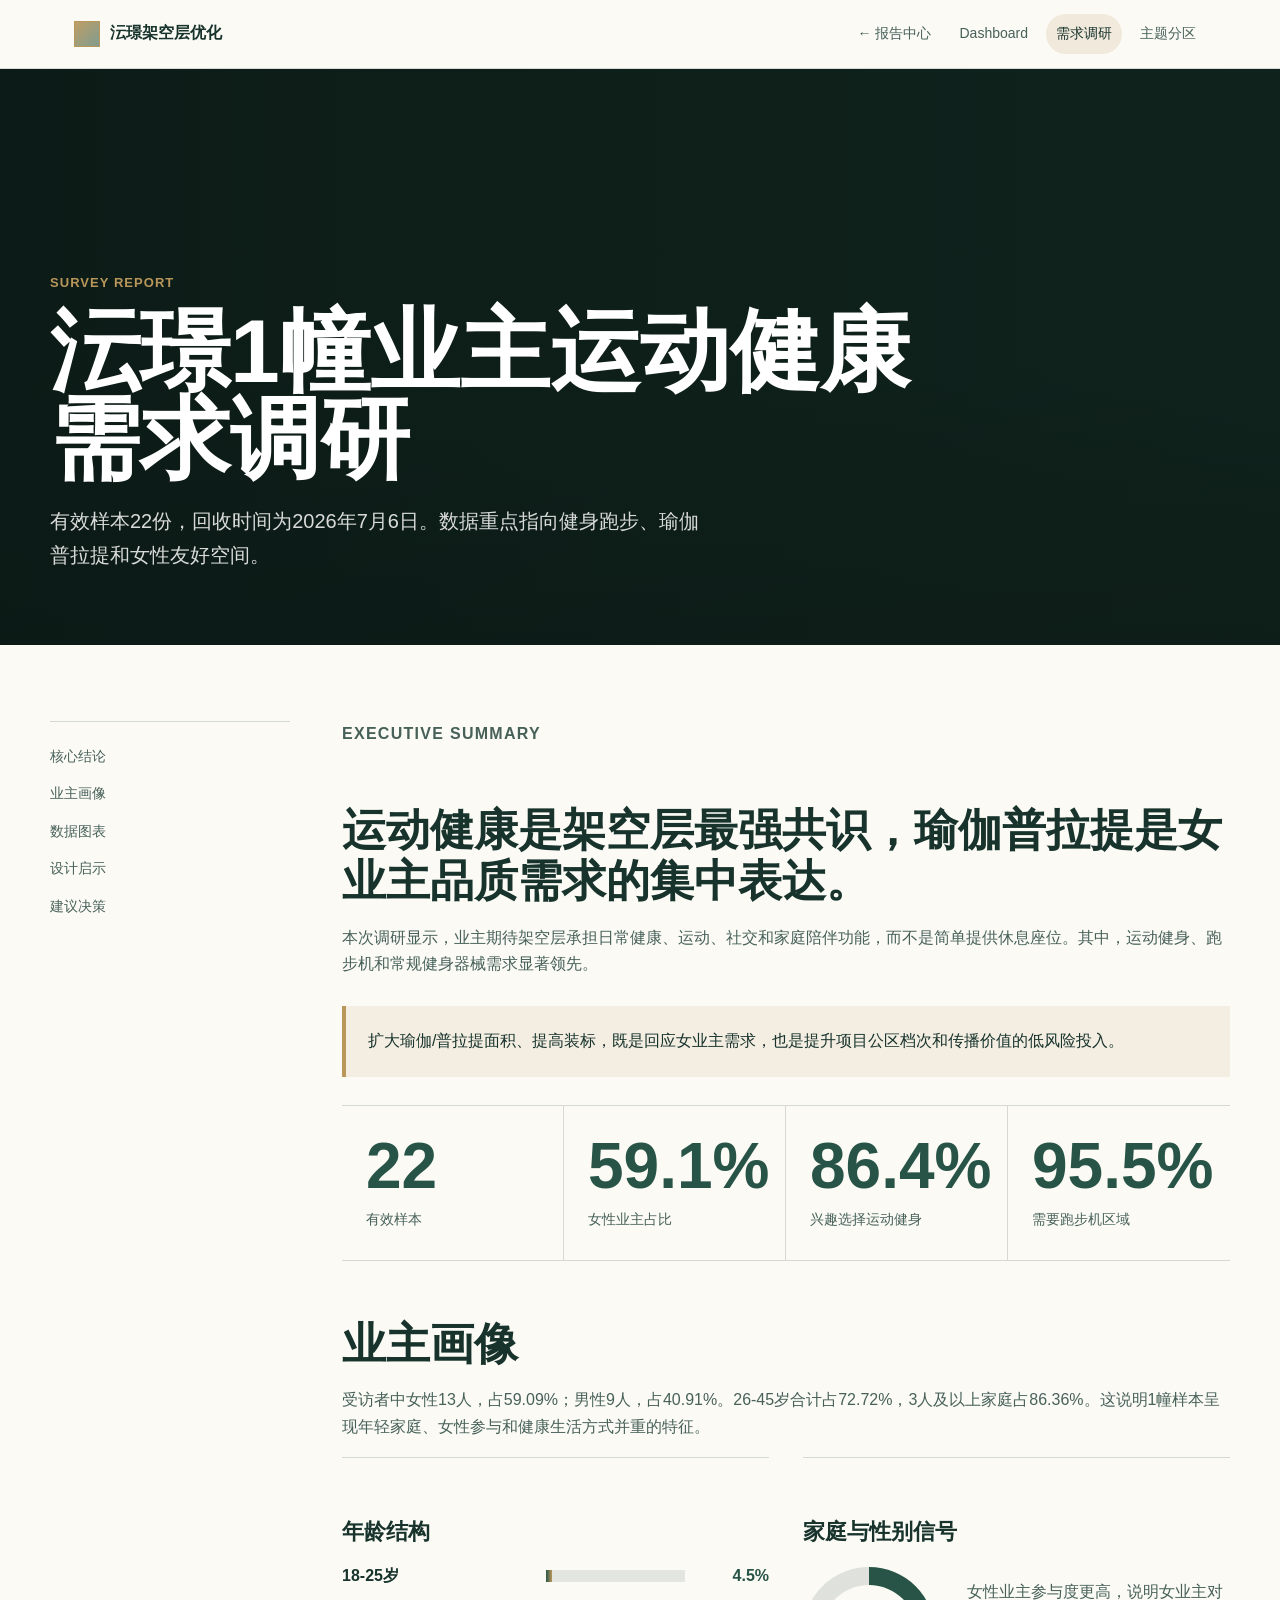
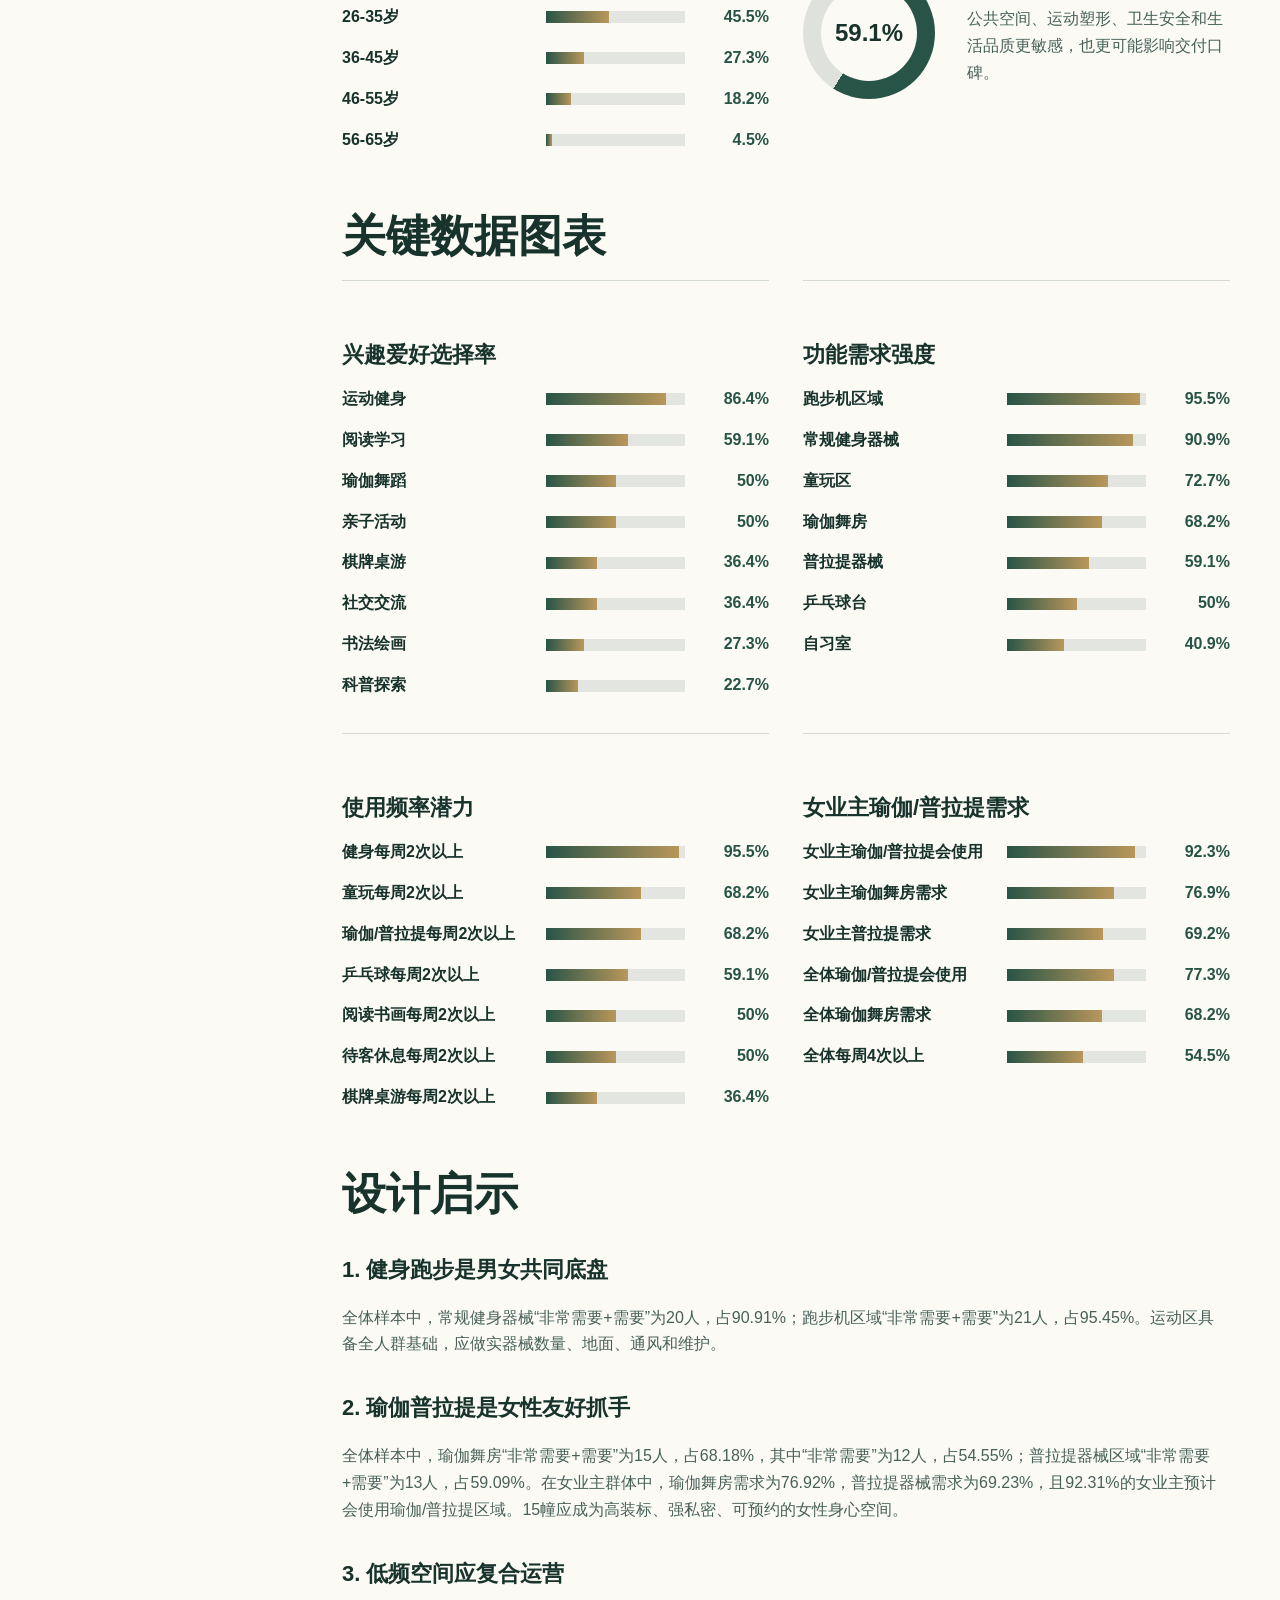
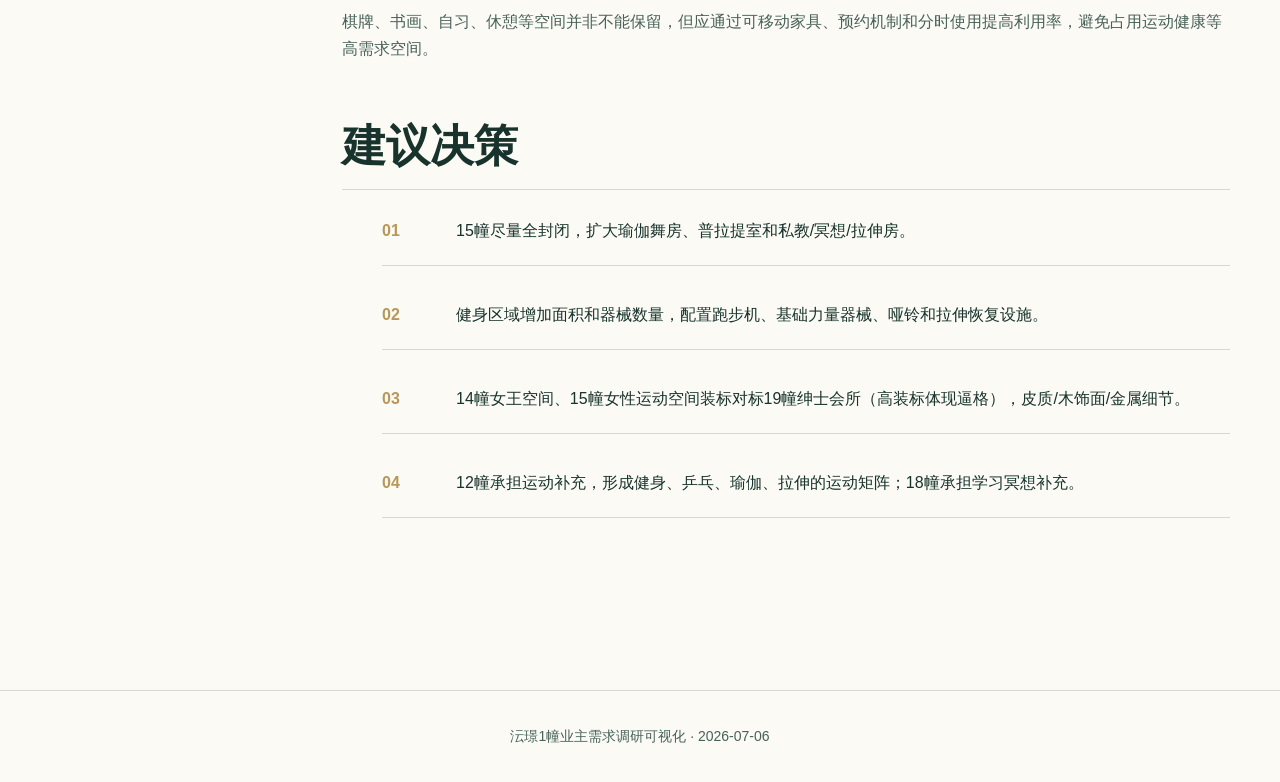
==== commit b508a111: "add: external back link to guide.html" ====
--- a/survey.html
+++ b/survey.html
@@ -13,6 +13,8 @@
     <div class="topbar-inner">
       <a class="brand" href="index.html"><span class="brand-mark"></span><span>沄璟架空层优化</span></a>
       <nav class="nav" aria-label="主导航">
+        <a href="https://julietwang123.github.io/yunjing-report/guide.html" class="nav-external" target="_blank" rel="noopener">← 报告中心</a>
+        
         <a href="index.html" data-nav="dashboard">Dashboard</a>
         <a href="survey.html" data-nav="survey">需求调研</a>
         <a href="zoning.html" data-nav="zoning">主题分区</a>
